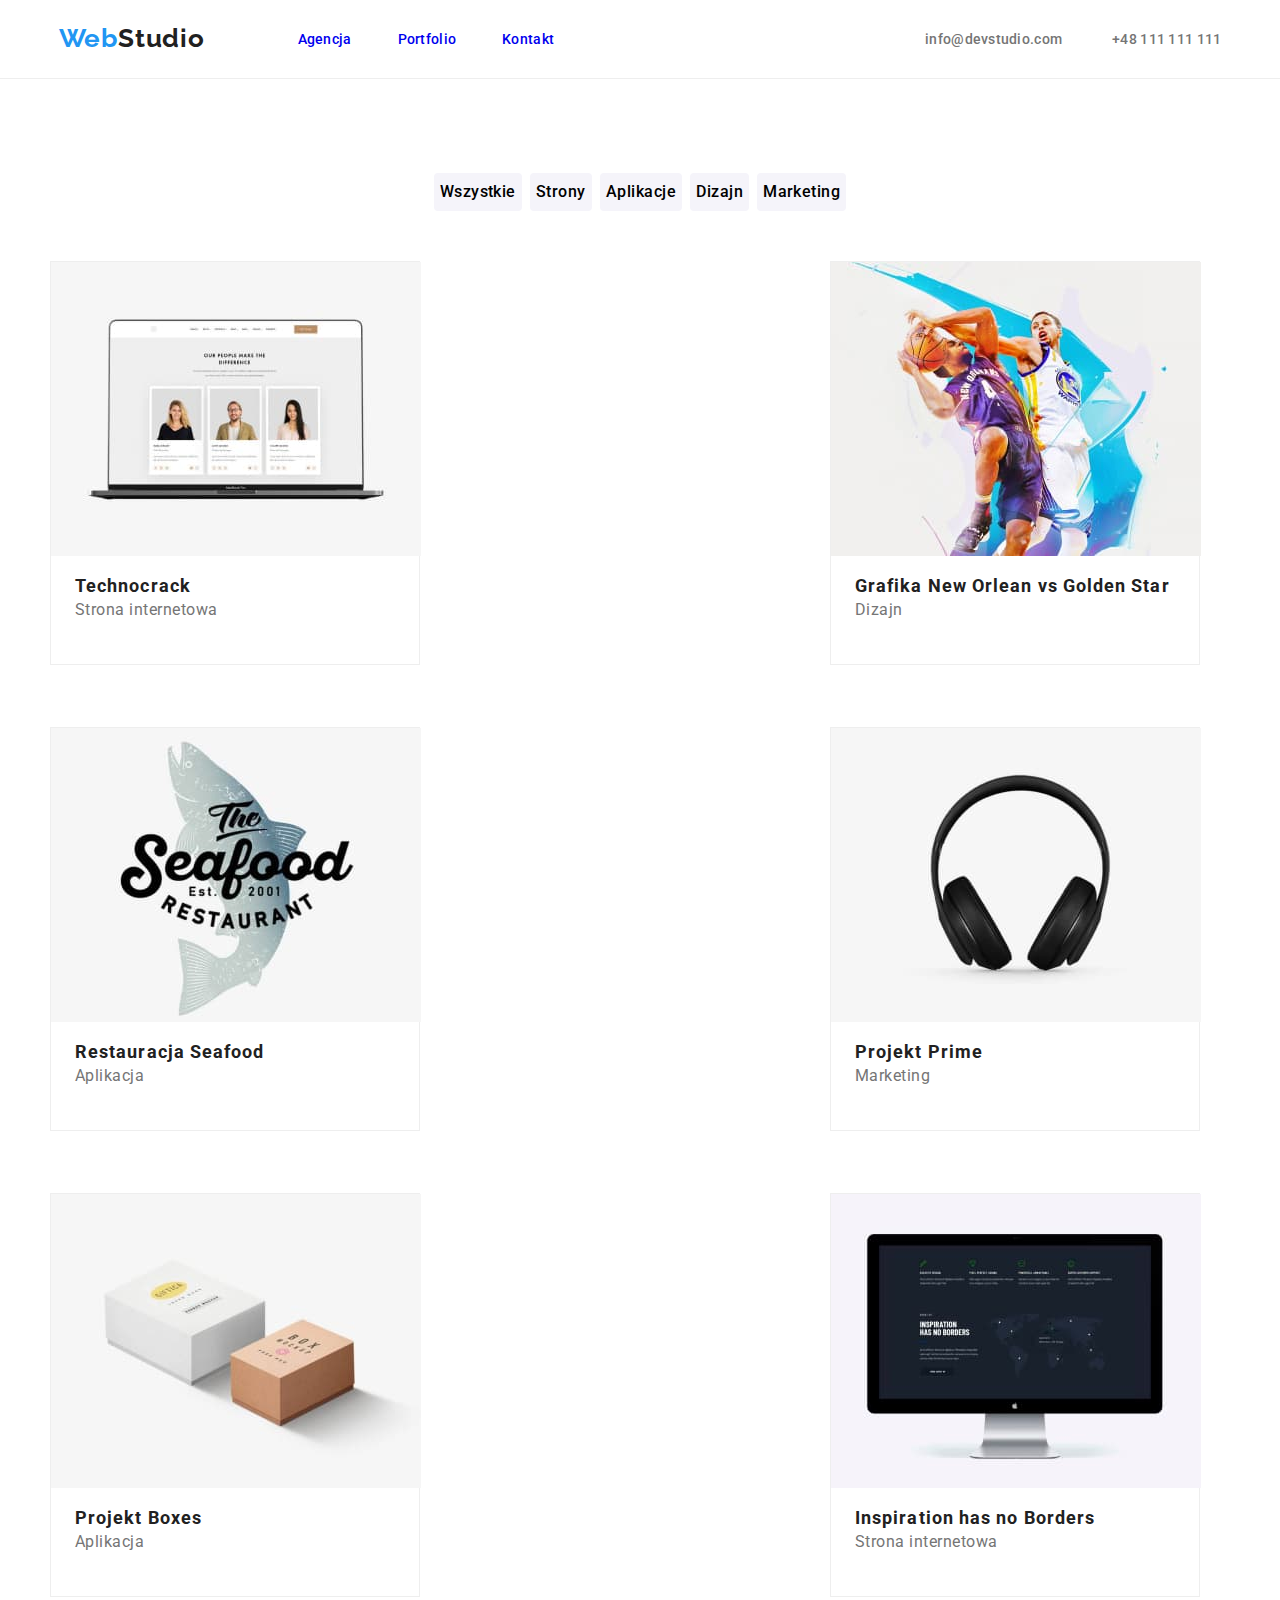
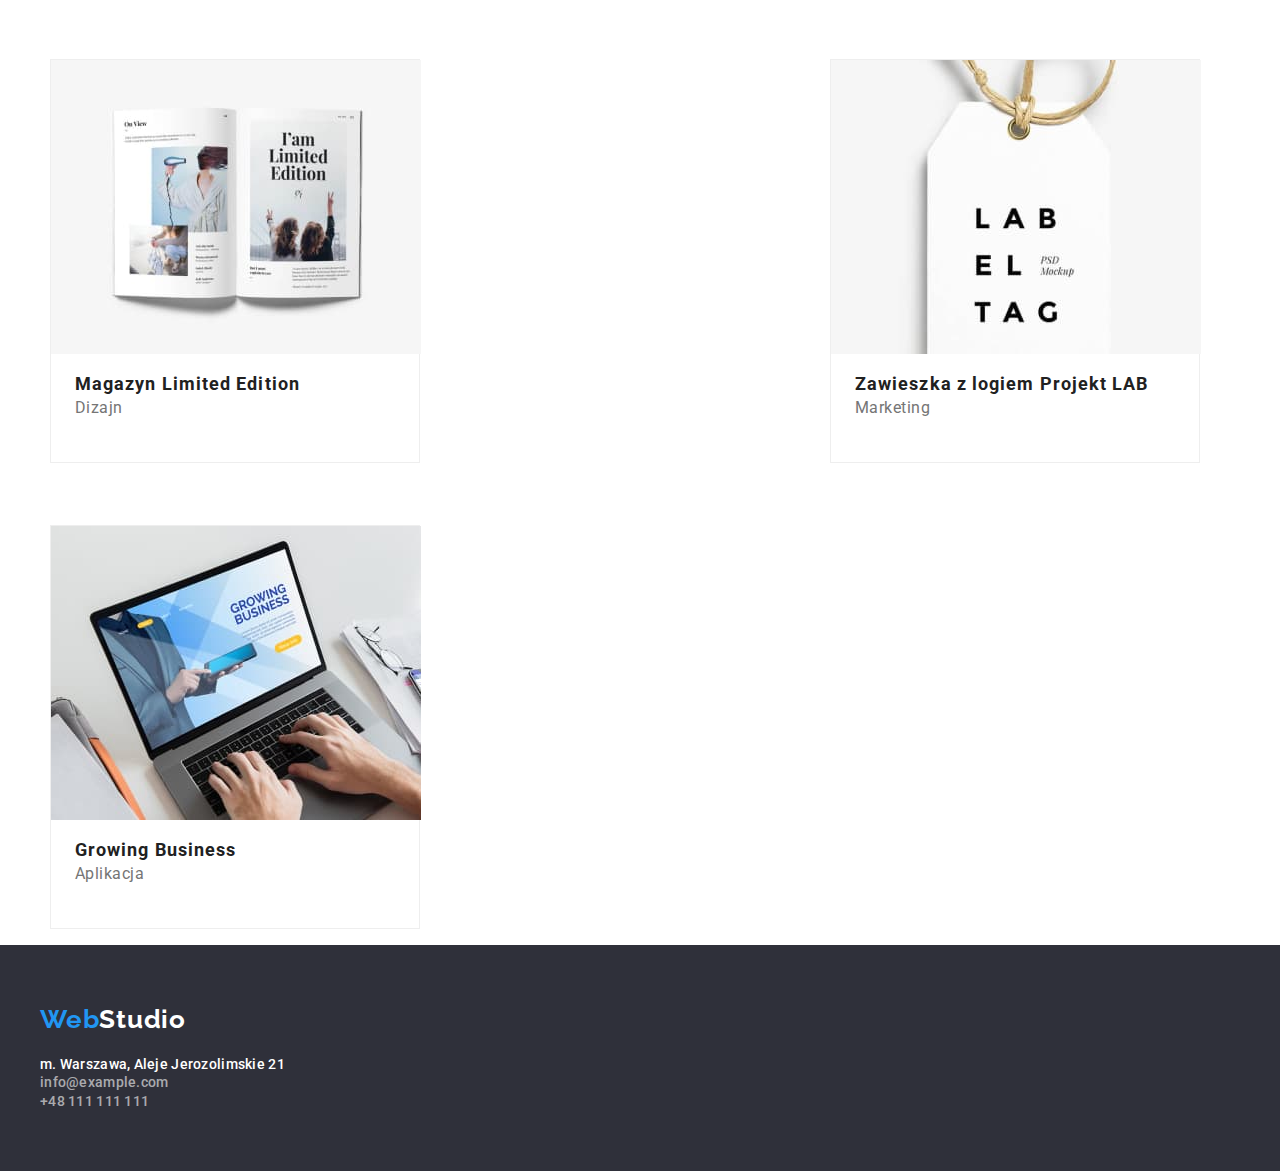
==== portfolio.html @ b7b473c3 "z" ====
<!DOCTYPE html>
<html lang="en">
<head>
    <meta charset="UTF-8">
    <meta http-equiv="X-UA-Compatible" content="IE=edge">
    <meta name="viewport" content="width=device-width, initial-scale=1.0">
    <title>Studio</title>
    <link rel="stylesheet" href="https://cdnjs.cloudflare.com/ajax/libs/modern-normalize/1.0.0/modern-normalize.min.css">
    <link rel="stylesheet" href="css/styles.css">
    <link rel="preconnect" href="https://fonts.googleapis.com">
    <link rel="preconnect" href="https://fonts.gstatic.com" crossorigin>
    <link href="https://fonts.googleapis.com/css2?family=Raleway:wght@700&family=Roboto:wght@400;500;700;900&display=swap" rel="stylesheet">
</head>
<body>
    <header class="head">
        <div class="container">
            <div class="logo">
                <a class="logo-black" href="index.html"><span class="logo-blue">Web</span>Studio</a>
            </div>
            <nav class="navigation">
                <ul class="navigation-list">
                    <li class="navigation-list-item"><a class="navigation-list-item-link" href="index.html">Agencja</a></li>
                    <li class="navigation-list-item"><a class="navigation-list-item-link" href="portfolio.html">Portfolio</a></li>
                    <li class="navigation-list-item"><a class="navigation-list-item-link" href="#">Kontakt</a></li>
                </ul>
            </nav>
            <div class="head-adress">
                <a class="head-adress-link" href="mailto:info@devstudio.com">info@devstudio.com</a>
                <a class="head-adress-link" href="tel:+48111111111">+48 111 111 111</a>
            </div>
        </div>
    </header>
    <main>
    <main>
<!--division:Buttons-->
        <section class="menu-buttons">
            <div class="container">
                <ul class="menu-buttons-list">
                    <li class="menu-buttons-list-item"><button class="button-portfolio" type="button">Wszystkie</button></li>
                    <li class="menu-buttons-list-item"><button class="button-portfolio" type="button">Strony</button></li>
                    <li class="menu-buttons-list-item"><button class="button-portfolio" type="button">Aplikacje</button></li>
                    <li class="menu-buttons-list-item"><button class="button-portfolio" type="button">Dizajn</button></li>
                    <li class="menu-buttons-list-item"><button class="button-portfolio" type="button">Marketing</button></li>
                </ul>
            </div>
        </section>
<!--division:Portfolio-->
            <div class="container">
                <ul class="portfolio-list">
                    <li class="portfolio-list-item">
                        <figure class="portfolio-list-item-tab">
                            <img class="portfolio-photo" src="images/img1computer.jpg" alt="Strona internetowa Technocrack" width='370' height='294'>
                            <figcaption>
                                <p class="portfolio-example">Technocrack</p>    
                                <p class="portfolio-description">Strona internetowa</p>
                            </figcaption>
                        </figure>
                    </li>
                    <li class="portfolio-list-item">
                        <figure class="portfolio-list-item-tab">
                            <img class="portfolio-photo" src="images/img2sport.jpg" alt="Grafika New Orlean vs Golden Star" width='370' height='294'>
                            <figcaption>
                                <p class="portfolio-example">Grafika New Orlean vs Golden Star</p>
                                <p class="portfolio-description">Dizajn</p>
                            </figcaption>
                        </figure>
                    </li>
                    <li class="portfolio-list-item">
                        <figure class="portfolio-list-item-tab">
                            <img class="portfolio-photo" src="images/img3fish.jpg" alt="Logo Restauracji Seafood" width='370' height='294'>
                            <figcaption>
                                <p class="portfolio-example">Restauracja Seafood</p>
                                <p class="portfolio-description">Aplikacja</p>
                        </figcaption>
                        </figure>
                    </li>
                    <li class="portfolio-list-item">
                        <figure class="portfolio-list-item-tab">
                            <img class="portfolio-photo" src="images/img4headphone.jpg" alt="Słuchwki - Projekt Prime" width='370' height='294'>
                            <figcaption>
                                <p class="portfolio-example">Projekt Prime</p>
                                <p class="portfolio-description">Marketing</p>
                            </figcaption>
                        </figure>
                    </li>
                    <li class="portfolio-list-item">
                        <figure class="portfolio-list-item-tab">
                            <img class="portfolio-photo" src="images/img5boxes.jpg" alt="Pudełka - Projekt Boxes" width='370' height='294'>
                            <figcaption>
                                <p class="portfolio-example" >Projekt Boxes</p>
                                <p class="portfolio-description">Aplikacja</p>
                            </figcaption>
                        </figure>
                    </li>
                    <li class="portfolio-list-item">
                        <figure class="portfolio-list-item-tab">
                            <img class="portfolio-photo" src="images/img6monitor.jpg" alt=">Na ekranie monitora strona Projektu Inspiration has no Borders" width='370' height='294'>
                            <figcaption>
                                <p class="portfolio-example">Inspiration has no Borders</p>
                                <p class="portfolio-description">Strona internetowa</p>
                            </figcaption>
                        </figure>
                    </li>
                    <li class="portfolio-list-item">
                        <figure class="portfolio-list-item-tab">
                            <img class="portfolio-photo" src="images/img7book.jpg" alt="Otwarty magazyn Limited Edition" width='370' height='294'>
                            <figcaption>
                            <p class="portfolio-example">Magazyn Limited Edition</p>
                            <p class="portfolio-description">Dizajn</p>
                        </figcaption>
                    </figure>
                </li>
                <li class="portfolio-list-item">
                    <figure class="portfolio-list-item-tab">
                        <img class="portfolio-photo" src="images/img8label.jpg" alt="Zawieszka z logiem Projekt LAB" width='370' height='294'>
                        <figcaption>
                            <p class="portfolio-example">Zawieszka z logiem Projekt LAB</p>
                            <p class="portfolio-description">Marketing</p>
                        </figcaption>
                    </figure>
                </li>
                <li class="portfolio-list-item">
                    <figure class="portfolio-list-item-tab">
                        <img class="portfolio-photo" src="images/img9computer2.jpg" alt="Logotyp Growing Business na ekranie monitora" width='370' height='294'>
                        <figcaption>
                            <p class="portfolio-example">Growing Business</p>
                            <p class="portfolio-description">Aplikacja</p>
                        </figcaption>
                    </figure>
                </li>
            </ul>
        </div>
    </main>
    <!--FOOTER-->
    <footer class="foot">
        <div class="container">
            <section>
                <div class="logo-foot">
                    <a class="logo-white" href="index.html"><span class="logo-blue">Web</span>Studio</a>
                </div>
                <address>
                    <ul class="foot-list">
                        <li><a class="foot-adress" href="https://goo.gl/maps/iG8N9iNhBNZRM3RP8">m. Warszawa, Aleje Jerozolimskie 21</a></li>
                        <li><a class="foot-mail" href="mailto:info@example.com">info@example.com</a></li>
                        <li><a class="foot-phone-number" href="tel:+48111111111">+48 111 111 111</a></li>
                    </ul>
                </address>
            </section>
        </div>
    </footer>
</html>
---- css/styles.css ----
:root {
  --main-font: "Roboto", sans-serif;
  --secondary-font: "Raleway", sans-serif;
  --main-color: #212121;
  --secondary-color: #2196f3;
  --white-color: #ffffff;
  --grey-color: #757575;
  --background-color: #2f303a;
  --second-background-color: #F5F4FA;
  --footer-color: rgba(255, 255, 255, 0.6);
  --button-background-color: #f5f4fa;
  --main-button-box-shadow: 0px 4px 4px rgba(0, 0, 0, 0.15);
  --menu-button-box-shadow: 0px 3px 1px rgba(0, 0, 0, 0.1),
    0px 1px 2px rgba(0, 0, 0, 0.08),
    0px 2px 2px rgba(0, 0, 0, 0.12);
  --white-border-color: #eeeeee;
  --caption-shadow: rgba(0, 0, 0, 0.12),
    0px 1px 1px rgba(0, 0, 0, 0.14),
    0px 2px 1px rgba(0, 0, 0, 0.2);
}
body {
  font-family: var(--main-font);
  color: var(--main-color);
  font-style: normal;
}
h1,
h2,
h3,
h4,
h5,
h6 {
  margin: 0;
  padding: 0;
}

ul {
  padding: 0;
  margin: 0;
}

p {
  padding: 0;
  margin: 0;
}

img {
  display: block;
}
.container {
  width: 1200px;
  margin: 0 auto;
  align-items: center;
  justify-content: center
}
/*=====HEADER=====*/

.head {
  border-bottom: 1px solid var(--white-border-color)
}

.head .container{
  display: flex;
  align-items: center;
  
  margin-left:auto;
}
.logo {
  margin-right: 93px;
  padding-top: 24px;
  padding-bottom: 24px;  
 }
.logo-black {
  font-family: var(--secondary-font);
  font-weight: 700;
  font-size: 26px;
  line-height: 1,192;
  letter-spacing: 0.03em;
  text-decoration: none;
  color: var(--main-color);
}
.logo-blue {
  font-family: var(--secondary-font);
  font-weight: 700;
  font-size: 26px;
  line-height: 1,192;
  letter-spacing: 0.03em;
  text-decoration: none;
  color: var(--secondary-color);
}
.navigation {
  display: flex;
}
.navigation-list {
  list-style-type: none;
  text-decoration: none;
  display: flex;
  color: var(--main-color);
  }
.navigation-list .navigation-list-item:not(:last-child) {
  margin-right: 46px;
}
.navigation-list-item-link {
  font-weight: 500;
  font-size: 14px;
  line-height: 1,142;
  letter-spacing: 0.02em;
  text-decoration: none;
}
.navigation-list-item-link:hover,
.navigation-list-item-link:focus,
.navigation-list-item-link:active {
  color: var(--secondary-color);
  text-decoration: none;
}
.head-adress{
  display: flex;
  padding-left: 371px;
  align-items: center;
  }
.head-adress .head-adress-link:not(:last-child) {
  margin-right: 50px;
}
.head-adress-link {
  font-weight: 500;
  font-size: 14px;
  line-height: 1,142;
  letter-spacing: 0.02em;
  text-decoration: none;
  color: var(--grey-color);
}
.head-adress-link:hover,
.head-adress-link:focus,
.head-adress-link:active {
  color: var(--secondary-color);
}

/*====H2 to section=====*/

.heading-second-level {
  font-weight: 700;
  font-size: 36px;
  line-height: 1.143;
  padding-top: 94px;
  padding-bottom: 50px;
  list-style-type: none;
  text-decoration: none;
  padding-top: 94px;
  
}
/*=====section:EFEKTYWNE ROZWIĄZANIA DLA WASZEGO BIZNESU=======*/

.hero {
  background-color: var(--background-color);
  display: flex;
  padding-top: 200px;
  padding-bottom: 200px;
}
.hero .hero-content-title {
  width: 696px;
  text-align: center;
  margin-left: auto;
  margin-right: auto;
}
.hero-content {
  text-decoration: none;
  }
.hero-content-title {
  font-weight: 900;
  font-size: 44px;
  line-height: 1.363;
   letter-spacing: 0.06em;
  text-decoration: none;
  text-transform: uppercase;
  color: var(--white-color);
  
  padding-bottom: 30px; 
}
.hero-content-button {
  font-weight: 700;
  font-size: 16px;
  line-height: 1,181;
  width: 200px;
  height: 50px;
  color: var(--white-color);
  background-color: var(--secondary-color);
  box-shadow: var(--main-button-box-shadow);
  border-radius: 4px;
  border-style: none;
  cursor: pointer;
  align-items: center;
  text-align: center;
  display: block;
  letter-spacing: 0.06em;
  margin-right:auto;
    margin-left:auto;
  }

/*======division:paragraphs=======*/

.paragraphs {
  padding-top: 94px;
 }
.paragraphs-list {
  list-style-type: none;
  text-decoration: none;
  display: flex;
  justify-content: space-evenly;
}
.paragraphs-list .paragraphs-list-item:not(:last-child) {
  margin-right: 30px;
}
.paragraphs-list-item-title {
  font-weight: 700;
  font-size: 14px;
  line-height: 1.143;
  text-transform: uppercase;
  letter-spacing: 0.03em;
}
.paragraphs-list-item-content {
  font-size: 14px;
  line-height: 1.714;
  text-transform: none;
  letter-spacing: 0.03em;
  color: var(--grey-color);
}
/*======section:Czym się zajmujemy=======*/

.about-us-heading-second-level {
  font-weight: 700;
  font-size: 36px;
  line-height: 1.143;
  padding-top: 94px;
  padding-bottom: 50px;
  margin: 0 auto;
  list-style-type: none;
  text-decoration: none;
  padding-top: 94px;
  padding-left: 424px;
}
.about-us-title {
  font-weight: 700;
  font-size: 36px;
  line-height: 1.16;
  list-style-type: none;
  text-decoration: none;
  align-items: center;
  padding-bottom:  50px;
}
.about-us-list {
  display: flex;
  list-style-type: none;
  padding-bottom: 94px;
  }
.about-us-list .about-us-list-item:not(:last-child) {
  margin-right: 30px;
  }

/*======section: Nasz zespół=======*/

.team {
  background-color: var(--second-background-color);
}
.team-heading-second-level {
  font-weight: 700;
  font-size: 36px;
  line-height: 1.143;
  padding-top: 94px;
  padding-bottom: 50px;
  margin: 0 auto;
  list-style-type: none;
  text-decoration: none;
  padding-top: 94px;
  padding-left: 496px;
}
.team-list {
  display: flex;
  justify-content: center;
  margin-left: -30px;
  list-style: none;
}
.team-list-caption{
  width: 270px;
  border-radius: 0px 0px 4px 4px;
  box-shadow: 0px 1px 3px var(--caption-shadow);
  background: var(--white-color);
  margin-bottom: 94px;
  }
  .team-list-item:not(:last-child) {
  margin-right: 30px;
}
.team-list-name {
  font-weight: 500;
  font-size: 16px;
  line-height: 1,188;
  letter-spacing: 0.03em;
  text-align: center;
  margin:0;
  padding-top:30px;
  padding-bottom: 10px;
}
.team-list-position {
  font-size: 16px;
  line-height: 1,188;
  letter-spacing: 0.03em;
  color: var(--grey-color);
  text-align: center;
  margin:0;
  padding-bottom:30px;
  
}

/*=======footer=====================*/

.foot {
  background-color: var(--background-color);
  font-style: normal;
}
.logo-foot{
  padding-top: 60px;
}
.logo-white {
  font-family: var(--secondary-font);
  font-weight: 700;
  font-size: 26px;
  line-height: 1,192;
  letter-spacing: 0.03em;
  text-decoration: none;
  color: var(--white-color);
}
.foot-list {
  list-style-type: none;
  padding-top: 20px;
  padding-bottom: 60px;

  display: flex;
  flex-direction: column;
}
.foot-adress {
  font-weight: 500;
  font-size: 14px;
  line-height: 1.333;
  letter-spacing: 0.02em;
  text-decoration: none;
  font-style: normal;
  color: var(--white-color);
}
.foot-adress:hover,
.foot-adress:focus,
.foot-adress:active {
  color: var(--secondary-color);
}
.foot-mail {
  font-weight: 500;
  font-size: 14px;
  line-height: 1.333;
  letter-spacing: 0.02em;
  text-decoration: none;
  font-style: normal;
  color: var(--footer-color);
}
.foot-mail:hover,
.foot-mail:focus,
.foot-mail:active {
  color: var(--secondary-color);
}
.foot-phone-number {
  font-weight: 500;
  font-size: 14px;
  line-height: 1.333;
  letter-spacing: 0.02em;
  text-decoration: none;
  font-style: normal;
  color: var(--footer-color);
}
.foot-phone-number:hover,
.foot-phone-number:focus,
.foot-phone-number:active {
  color: var(--secondary-color);
}

/*=========Portfolio buttons==========*/

.menu-buttons-list {
  list-style: none;
  display: flex;
  justify-content: center;
  padding-top: 94px;
  padding-bottom: 34px;
}
.menu-buttons-list-item:not(:last-child) {
  margin-right: 8px;
}
.button-portfolio {
  font-weight: 500;
  font-style: normal;
  font-size: 16px;
  line-height: 1.625;
  letter-spacing: 0.03em;
  width: auto;
  height: 38px;
  border-style: none;
  background-color: var(--button-background-color);
  border-radius: 4px;
  cursor: pointer;
}
.button-portfolio:hover,
.button-portfolio:focus {
  background-color: var(--secondary-color);
  box-shadow: var(--button-box-shadow);
  color: var(--white-color);
  cursor: pointer;
}
.menu-buttons-list:not(:last-child) {
  margin-right: 8px;
}

/*======divison portfolio====*/


.portfolio-list {
  list-style: none;
  font-style: normal;
  display: flex;
  flex-wrap: wrap;
  margin-top: -30px;
  margin-left: -30px;
  justify-content: space-between;
 }
.portfolio-list-item{
  margin-top: 30px; 
  flex-basis: calc(100%/3 - 10px);
}
.portfolio-list-item-tab {
  width: 370px;
  height: 404px;
  color: var(--main-color);
  border: 1px solid var(--white-border-color);
  box-sizing: border-box;
 }
.portfolio-example {
  font-weight: 700;
  font-size: 18px;
  line-height: 2,000;
  letter-spacing: 0.06em;
  padding-top: 20px;
  padding-left: 24px;
}
.portfolio-description {
  font-size: 16px;
  line-height: 1,875;
  letter-spacing: 0.03em;
  color: var(--grey-color);
  text-align: left;
  padding-top: 4px;
  padding-left: 24px;
}
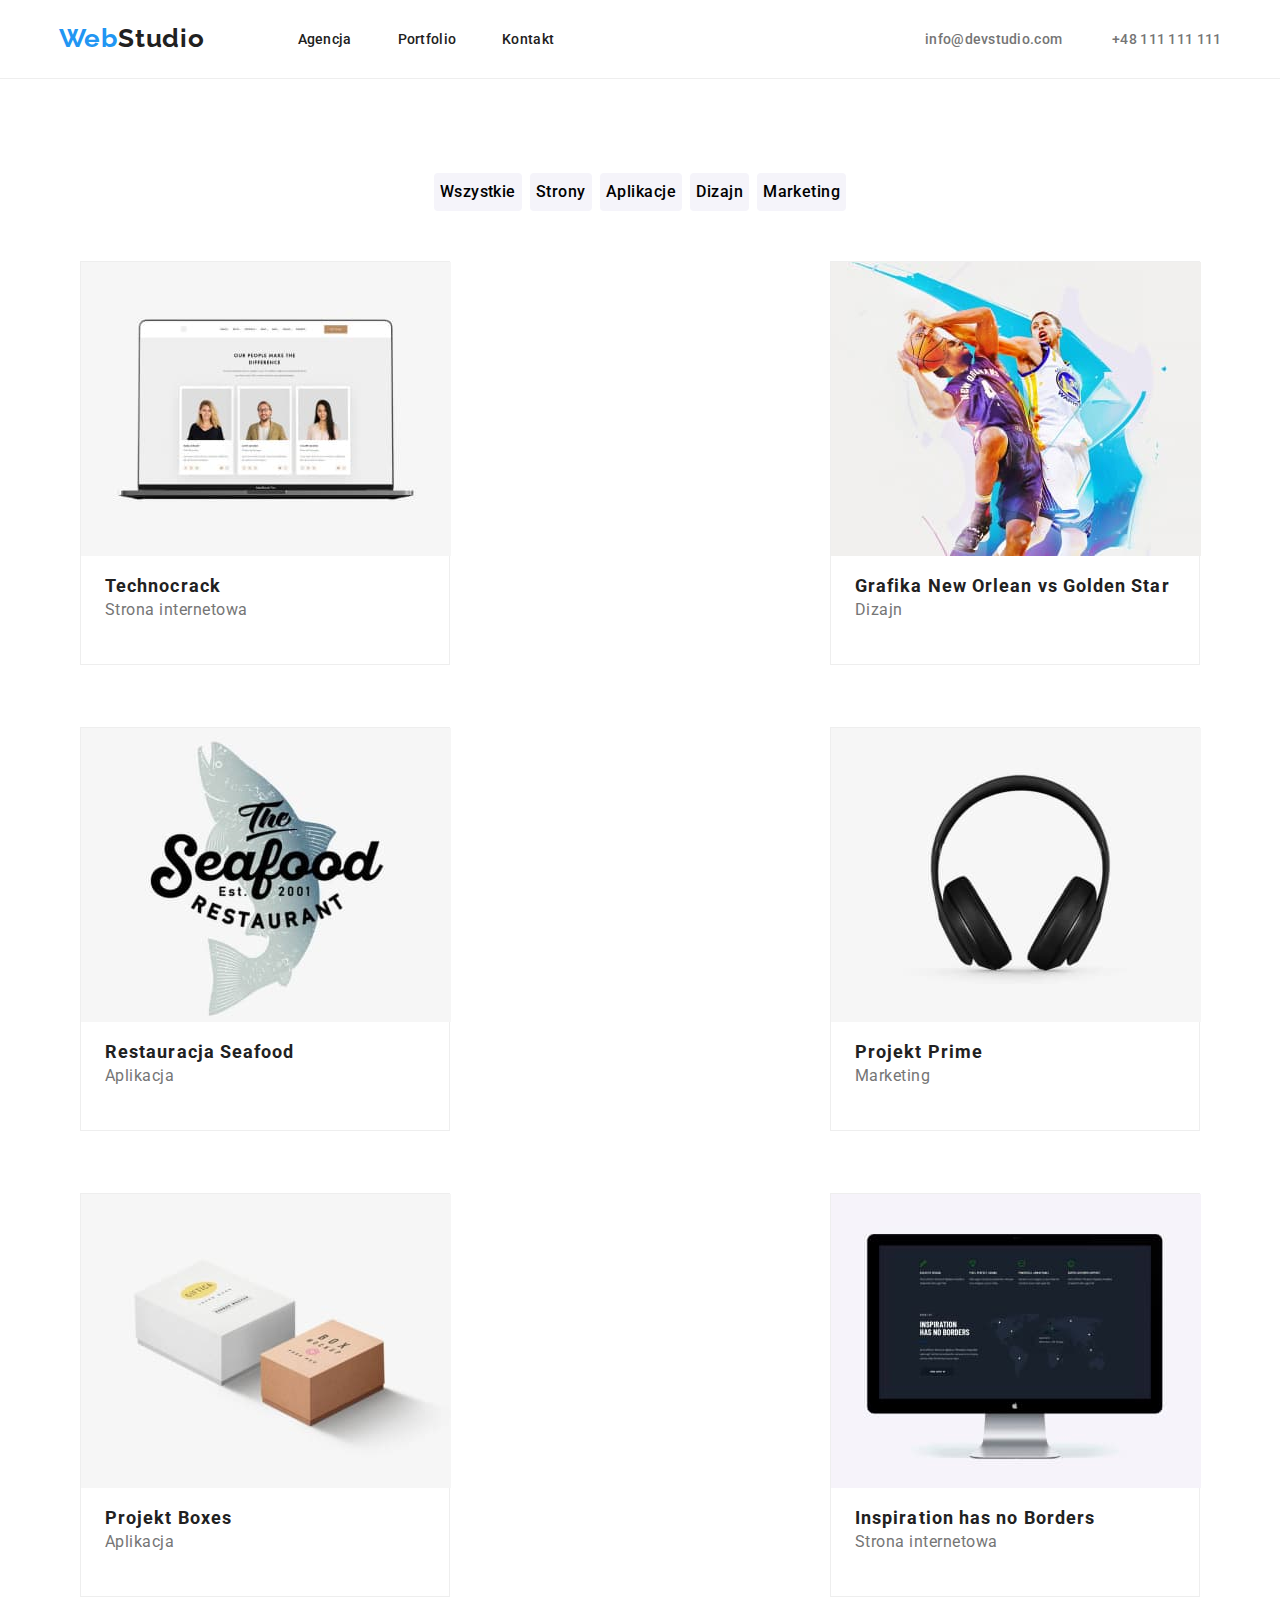
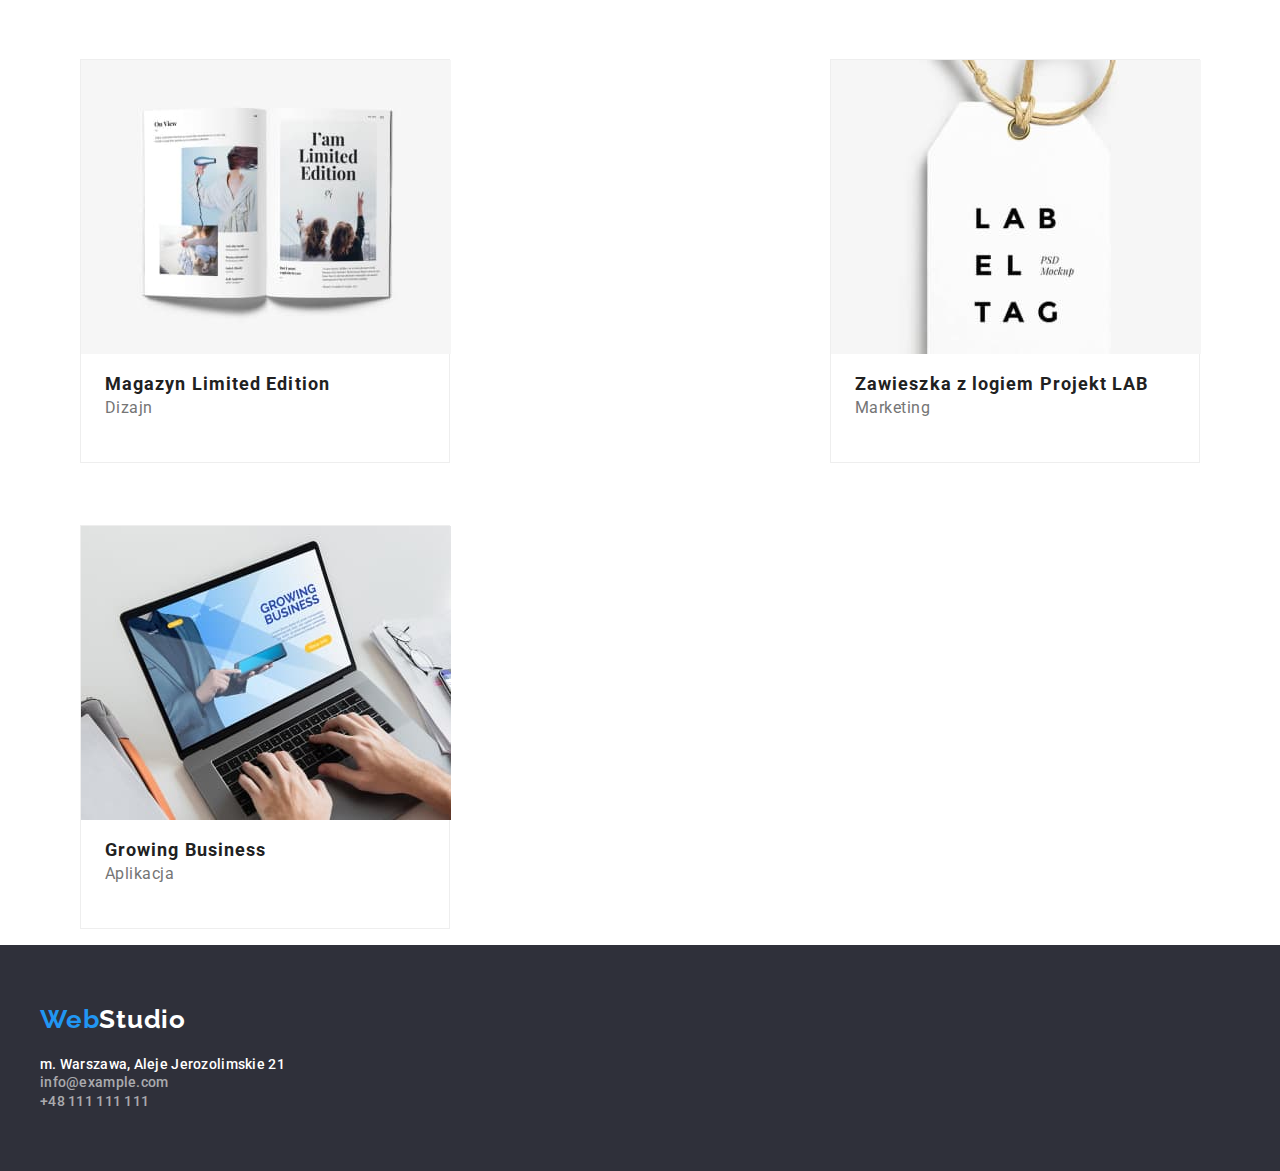
==== commit eae82597: "z" ====
--- a/portfolio.html
+++ b/portfolio.html
@@ -30,7 +30,6 @@
             </div>
         </div>
     </header>
-    <main>
     <main>
 <!--division:Buttons-->
         <section class="menu-buttons">
--- a/css/styles.css
+++ b/css/styles.css
@@ -89,12 +89,12 @@
 }
 .navigation {
   display: flex;
+
 }
 .navigation-list {
   list-style-type: none;
   text-decoration: none;
   display: flex;
-  color: var(--main-color);
   }
 .navigation-list .navigation-list-item:not(:last-child) {
   margin-right: 46px;
@@ -104,7 +104,8 @@
   font-size: 14px;
   line-height: 1,142;
   letter-spacing: 0.02em;
-  text-decoration: none;
+  text-decoration: none;  
+  color: var(--main-color);
 }
 .navigation-list-item-link:hover,
 .navigation-list-item-link:focus,
@@ -423,10 +424,10 @@
   display: flex;
   flex-wrap: wrap;
   margin-top: -30px;
-  margin-left: -30px;
   justify-content: space-between;
+
  }
-.portfolio-list-item{
+.portfolio-list .portfolio-list-item{
   margin-top: 30px; 
   flex-basis: calc(100%/3 - 10px);
 }
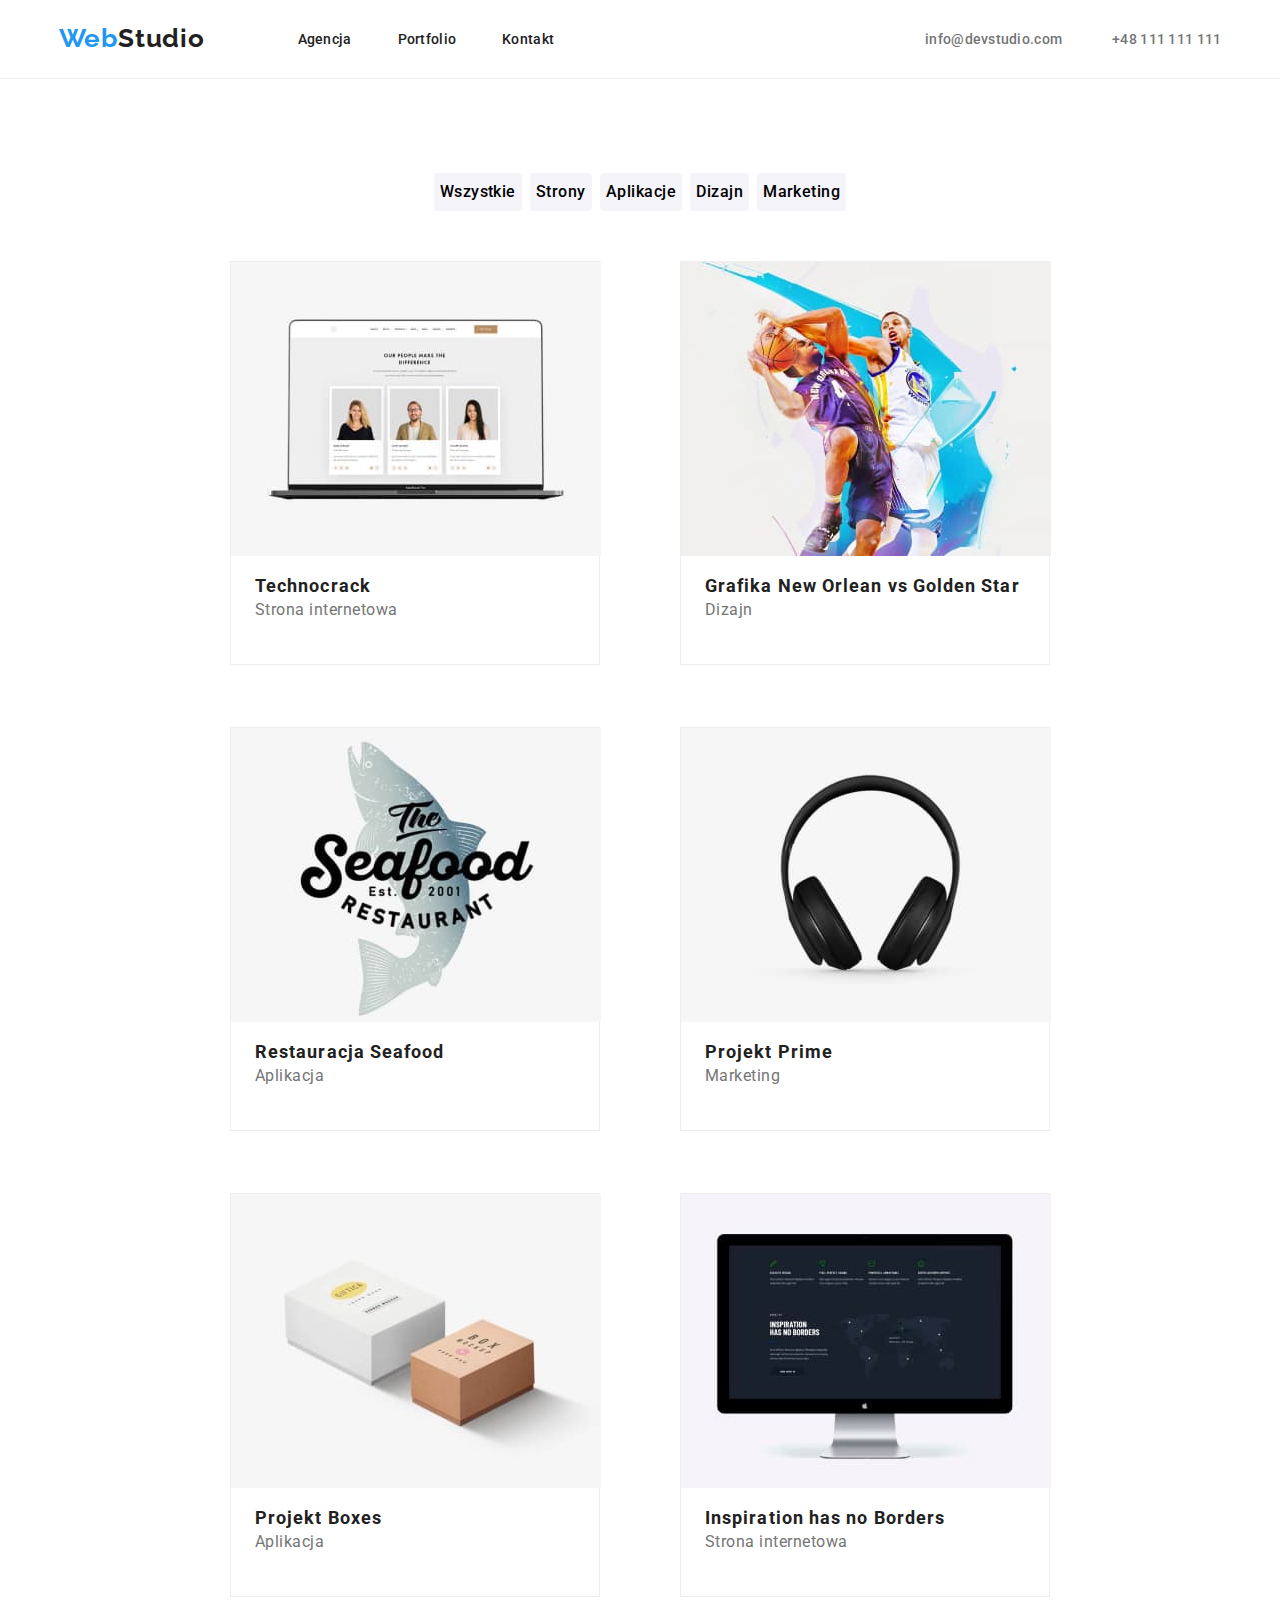
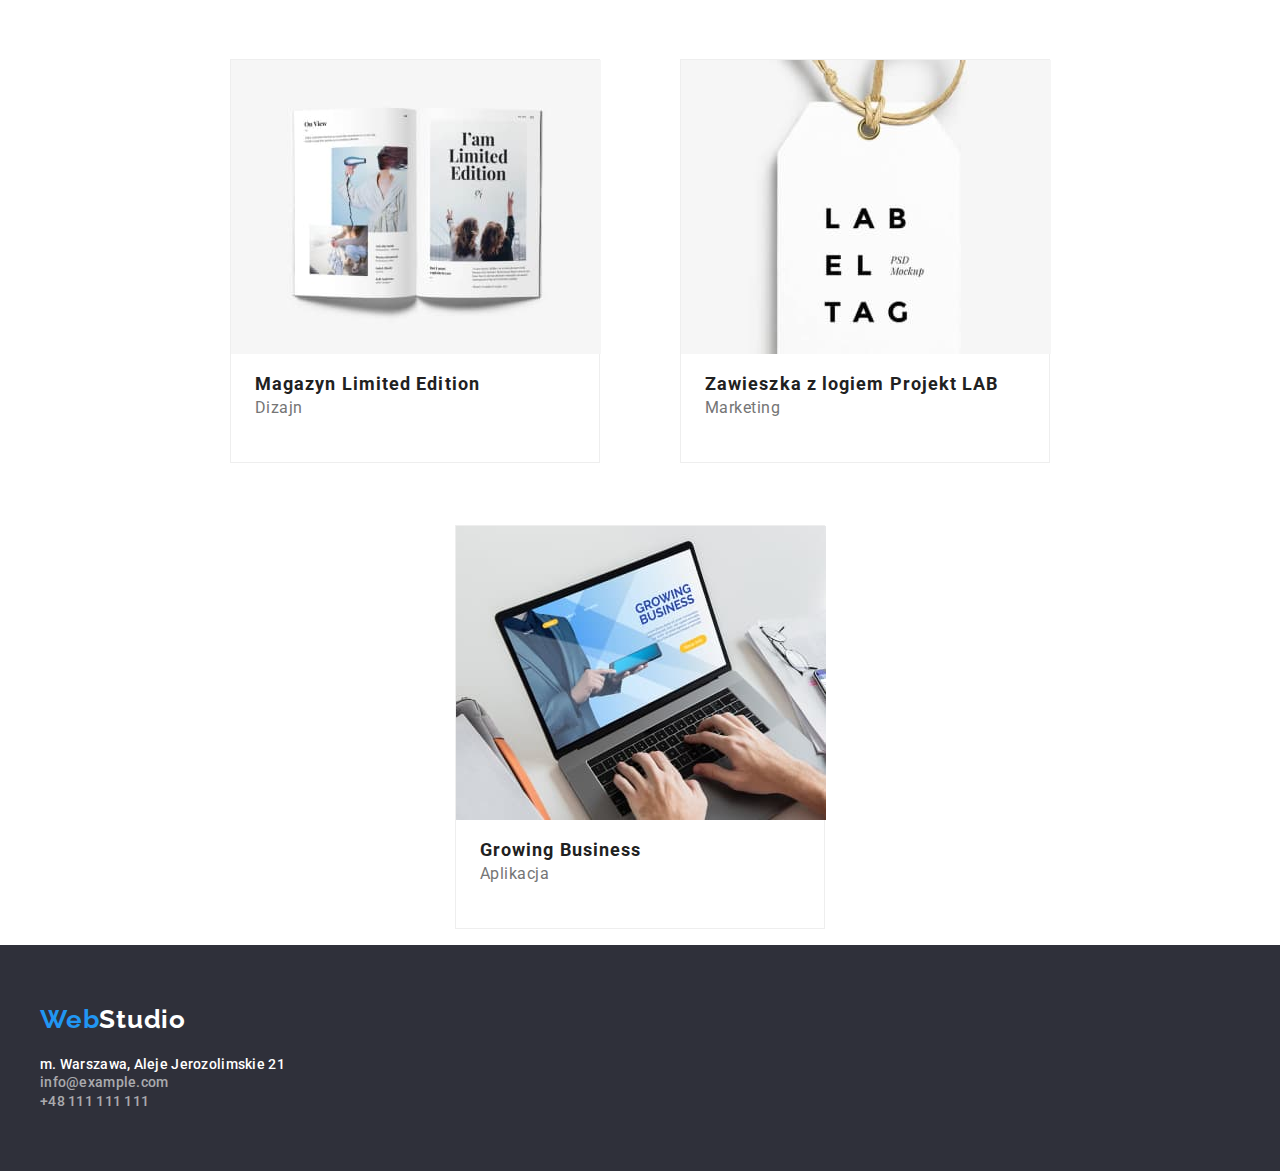
==== commit fb97d956: "z" ====
--- a/portfolio.html
+++ b/portfolio.html
@@ -31,6 +31,7 @@
         </div>
     </header>
     <main>
+    <main>
 <!--division:Buttons-->
         <section class="menu-buttons">
             <div class="container">
@@ -44,6 +45,7 @@
             </div>
         </section>
 <!--division:Portfolio-->
+        <section>   
             <div class="container">
                 <ul class="portfolio-list">
                     <li class="portfolio-list-item">
@@ -70,7 +72,7 @@
                             <figcaption>
                                 <p class="portfolio-example">Restauracja Seafood</p>
                                 <p class="portfolio-description">Aplikacja</p>
-                        </figcaption>
+                            </figcaption>
                         </figure>
                     </li>
                     <li class="portfolio-list-item">
@@ -79,7 +81,7 @@
                             <figcaption>
                                 <p class="portfolio-example">Projekt Prime</p>
                                 <p class="portfolio-description">Marketing</p>
-                            </figcaption>
+                                </figcaption>
                         </figure>
                     </li>
                     <li class="portfolio-list-item">
@@ -104,31 +106,32 @@
                         <figure class="portfolio-list-item-tab">
                             <img class="portfolio-photo" src="images/img7book.jpg" alt="Otwarty magazyn Limited Edition" width='370' height='294'>
                             <figcaption>
-                            <p class="portfolio-example">Magazyn Limited Edition</p>
-                            <p class="portfolio-description">Dizajn</p>
-                        </figcaption>
-                    </figure>
-                </li>
-                <li class="portfolio-list-item">
-                    <figure class="portfolio-list-item-tab">
-                        <img class="portfolio-photo" src="images/img8label.jpg" alt="Zawieszka z logiem Projekt LAB" width='370' height='294'>
-                        <figcaption>
-                            <p class="portfolio-example">Zawieszka z logiem Projekt LAB</p>
-                            <p class="portfolio-description">Marketing</p>
-                        </figcaption>
-                    </figure>
-                </li>
-                <li class="portfolio-list-item">
-                    <figure class="portfolio-list-item-tab">
-                        <img class="portfolio-photo" src="images/img9computer2.jpg" alt="Logotyp Growing Business na ekranie monitora" width='370' height='294'>
-                        <figcaption>
-                            <p class="portfolio-example">Growing Business</p>
-                            <p class="portfolio-description">Aplikacja</p>
-                        </figcaption>
-                    </figure>
-                </li>
-            </ul>
-        </div>
+                                <p class="portfolio-example">Magazyn Limited Edition</p>
+                                <p class="portfolio-description">Dizajn</p>
+                            </figcaption>
+                        </figure>
+                    </li>
+                    <li class="portfolio-list-item">
+                        <figure class="portfolio-list-item-tab">
+                            <img class="portfolio-photo" src="images/img8label.jpg" alt="Zawieszka z logiem Projekt LAB" width='370' height='294'>
+                            <figcaption>
+                                <p class="portfolio-example">Zawieszka z logiem Projekt LAB</p>
+                                <p class="portfolio-description">Marketing</p>
+                            </figcaption>
+                        </figure>
+                    </li>
+                    <li class="portfolio-list-item">
+                        <figure class="portfolio-list-item-tab">
+                            <img class="portfolio-photo" src="images/img9computer2.jpg" alt="Logotyp Growing Business na ekranie monitora" width='370' height='294'>
+                            <figcaption>
+                                <p class="portfolio-example">Growing Business</p>
+                                <p class="portfolio-description">Aplikacja</p>
+                            </figcaption>
+                        </figure>
+                    </li>
+                </ul>
+            </div>
+        </section>
     </main>
     <!--FOOTER-->
     <footer class="foot">
--- a/css/styles.css
+++ b/css/styles.css
@@ -89,12 +89,12 @@
 }
 .navigation {
   display: flex;
-
 }
 .navigation-list {
   list-style-type: none;
   text-decoration: none;
   display: flex;
+  color: var(--main-color);
   }
 .navigation-list .navigation-list-item:not(:last-child) {
   margin-right: 46px;
@@ -104,7 +104,7 @@
   font-size: 14px;
   line-height: 1,142;
   letter-spacing: 0.02em;
-  text-decoration: none;  
+  text-decoration: none;
   color: var(--main-color);
 }
 .navigation-list-item-link:hover,
@@ -261,6 +261,11 @@
 .team {
   background-color: var(--second-background-color);
 }
+.team-box {
+  margin-left: -30px;
+  margin-right: -30px;
+
+}
 .team-heading-second-level {
   font-weight: 700;
   font-size: 36px;
@@ -284,10 +289,10 @@
   border-radius: 0px 0px 4px 4px;
   box-shadow: 0px 1px 3px var(--caption-shadow);
   background: var(--white-color);
-  margin-bottom: 94px;
+  margin-bottom: 30px;
   }
   .team-list-item:not(:last-child) {
-  margin-right: 30px;
+  margin-right:10px;
 }
 .team-list-name {
   font-weight: 500;
@@ -411,9 +416,7 @@
   color: var(--white-color);
   cursor: pointer;
 }
-.menu-buttons-list:not(:last-child) {
-  margin-right: 8px;
-}
+
 
 /*======divison portfolio====*/
 
@@ -424,10 +427,9 @@
   display: flex;
   flex-wrap: wrap;
   margin-top: -30px;
-  justify-content: space-between;
-
+  justify-content: center;
  }
-.portfolio-list .portfolio-list-item{
+.portfolio-list-item{
   margin-top: 30px; 
   flex-basis: calc(100%/3 - 10px);
 }
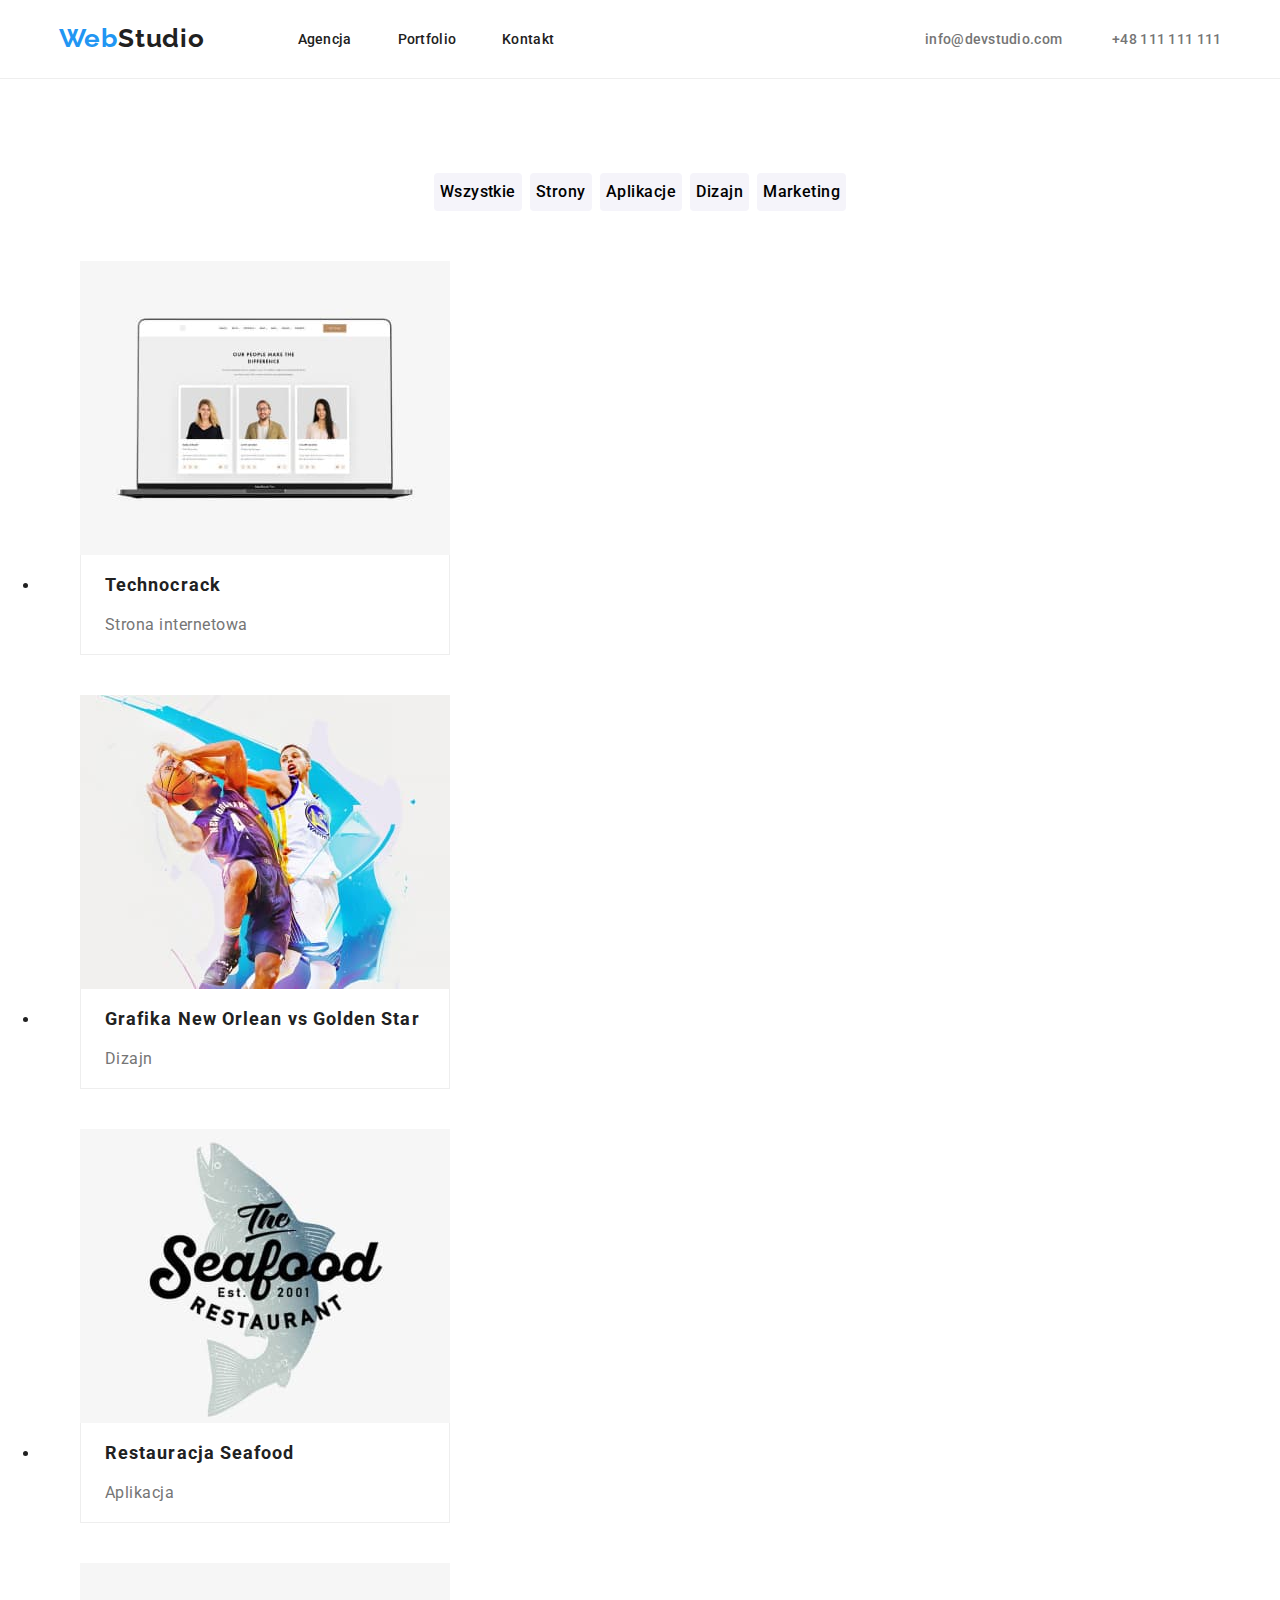
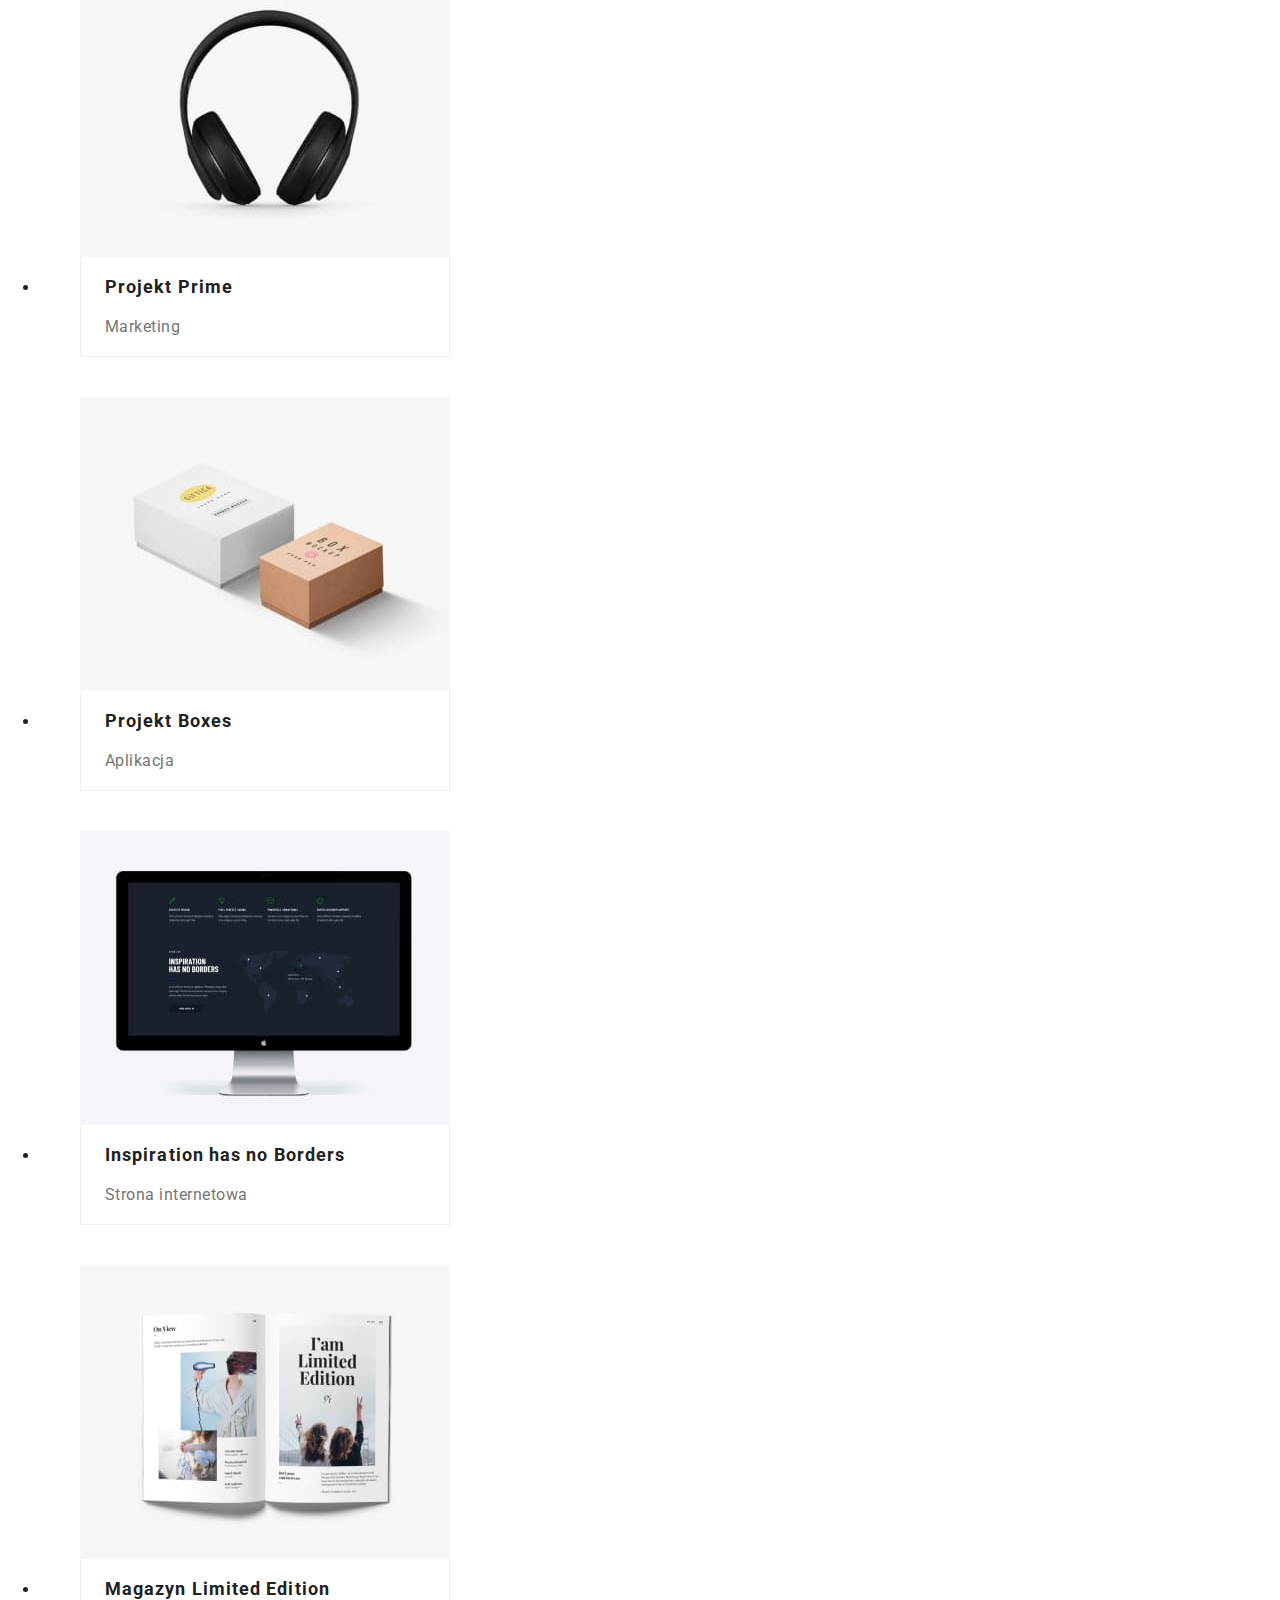
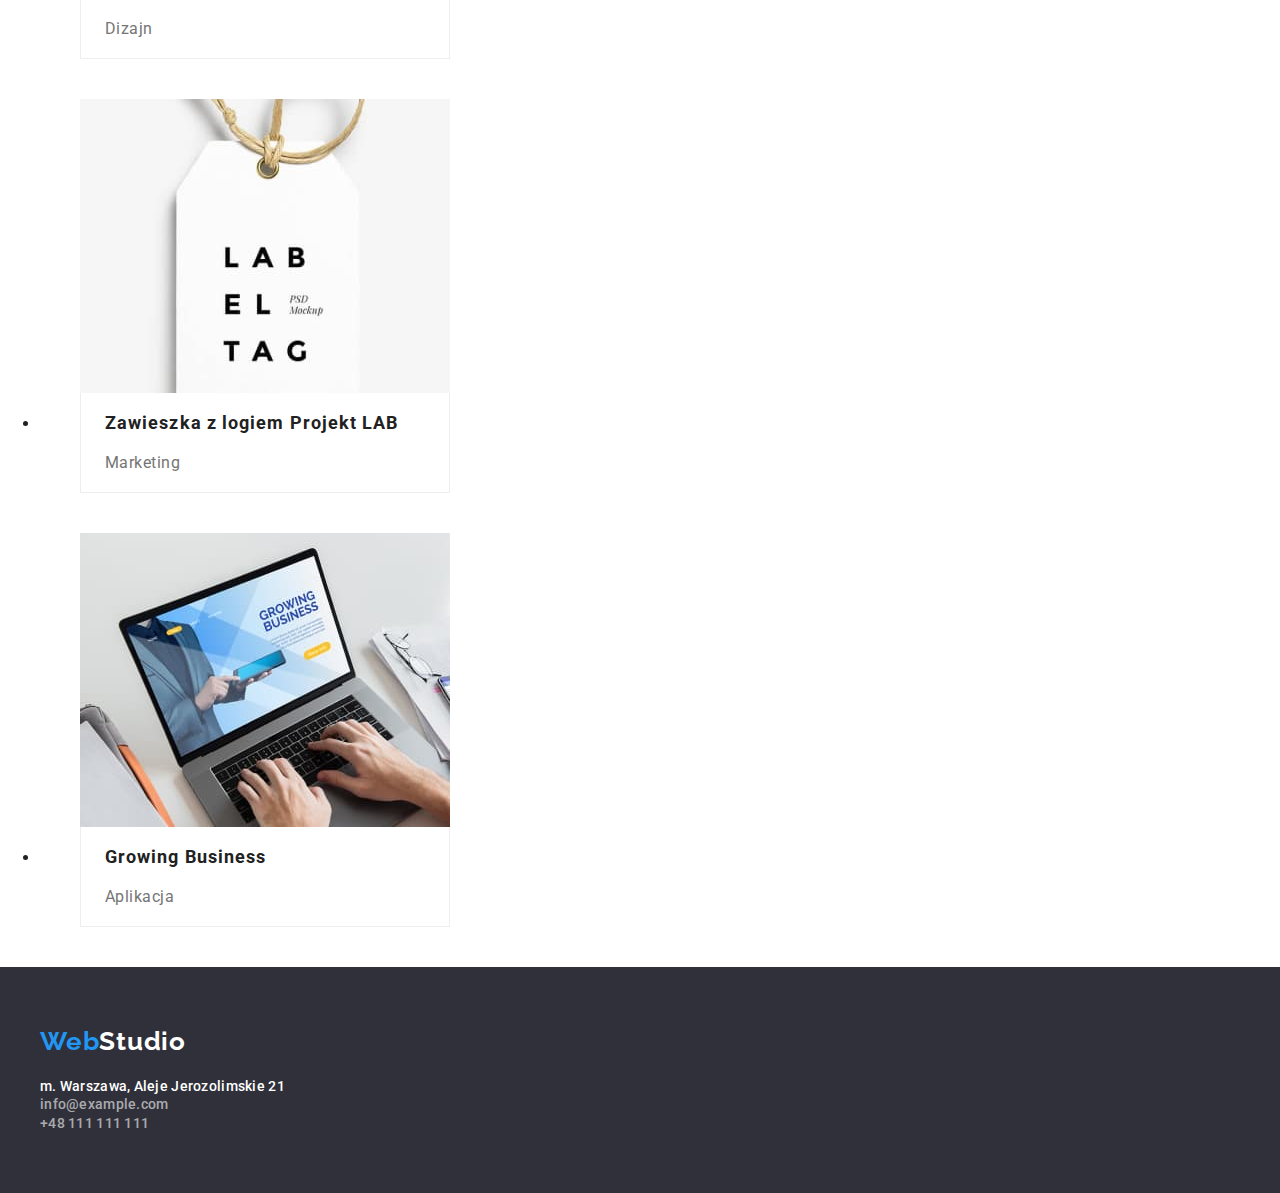
==== commit 7c855fc2: "z" ====
--- a/portfolio.html
+++ b/portfolio.html
@@ -45,13 +45,13 @@
             </div>
         </section>
 <!--division:Portfolio-->
-        <section>   
+        <section class="portfolio">   
             <div class="container">
                 <ul class="portfolio-list">
                     <li class="portfolio-list-item">
                         <figure class="portfolio-list-item-tab">
                             <img class="portfolio-photo" src="images/img1computer.jpg" alt="Strona internetowa Technocrack" width='370' height='294'>
-                            <figcaption>
+                            <figcaption class="portfolio-border">
                                 <p class="portfolio-example">Technocrack</p>    
                                 <p class="portfolio-description">Strona internetowa</p>
                             </figcaption>
@@ -60,7 +60,7 @@
                     <li class="portfolio-list-item">
                         <figure class="portfolio-list-item-tab">
                             <img class="portfolio-photo" src="images/img2sport.jpg" alt="Grafika New Orlean vs Golden Star" width='370' height='294'>
-                            <figcaption>
+                            <figcaption class="portfolio-border">
                                 <p class="portfolio-example">Grafika New Orlean vs Golden Star</p>
                                 <p class="portfolio-description">Dizajn</p>
                             </figcaption>
@@ -69,7 +69,7 @@
                     <li class="portfolio-list-item">
                         <figure class="portfolio-list-item-tab">
                             <img class="portfolio-photo" src="images/img3fish.jpg" alt="Logo Restauracji Seafood" width='370' height='294'>
-                            <figcaption>
+                            <figcaption class="portfolio-border">
                                 <p class="portfolio-example">Restauracja Seafood</p>
                                 <p class="portfolio-description">Aplikacja</p>
                             </figcaption>
@@ -78,7 +78,7 @@
                     <li class="portfolio-list-item">
                         <figure class="portfolio-list-item-tab">
                             <img class="portfolio-photo" src="images/img4headphone.jpg" alt="Słuchwki - Projekt Prime" width='370' height='294'>
-                            <figcaption>
+                            <figcaption class="portfolio-border">
                                 <p class="portfolio-example">Projekt Prime</p>
                                 <p class="portfolio-description">Marketing</p>
                                 </figcaption>
@@ -87,7 +87,7 @@
                     <li class="portfolio-list-item">
                         <figure class="portfolio-list-item-tab">
                             <img class="portfolio-photo" src="images/img5boxes.jpg" alt="Pudełka - Projekt Boxes" width='370' height='294'>
-                            <figcaption>
+                            <figcaption class="portfolio-border">
                                 <p class="portfolio-example" >Projekt Boxes</p>
                                 <p class="portfolio-description">Aplikacja</p>
                             </figcaption>
@@ -96,7 +96,7 @@
                     <li class="portfolio-list-item">
                         <figure class="portfolio-list-item-tab">
                             <img class="portfolio-photo" src="images/img6monitor.jpg" alt=">Na ekranie monitora strona Projektu Inspiration has no Borders" width='370' height='294'>
-                            <figcaption>
+                            <figcaption class="portfolio-border">
                                 <p class="portfolio-example">Inspiration has no Borders</p>
                                 <p class="portfolio-description">Strona internetowa</p>
                             </figcaption>
@@ -105,7 +105,7 @@
                     <li class="portfolio-list-item">
                         <figure class="portfolio-list-item-tab">
                             <img class="portfolio-photo" src="images/img7book.jpg" alt="Otwarty magazyn Limited Edition" width='370' height='294'>
-                            <figcaption>
+                            <figcaption class="portfolio-border">
                                 <p class="portfolio-example">Magazyn Limited Edition</p>
                                 <p class="portfolio-description">Dizajn</p>
                             </figcaption>
@@ -114,7 +114,7 @@
                     <li class="portfolio-list-item">
                         <figure class="portfolio-list-item-tab">
                             <img class="portfolio-photo" src="images/img8label.jpg" alt="Zawieszka z logiem Projekt LAB" width='370' height='294'>
-                            <figcaption>
+                            <figcaption class="portfolio-border">
                                 <p class="portfolio-example">Zawieszka z logiem Projekt LAB</p>
                                 <p class="portfolio-description">Marketing</p>
                             </figcaption>
@@ -123,7 +123,7 @@
                     <li class="portfolio-list-item">
                         <figure class="portfolio-list-item-tab">
                             <img class="portfolio-photo" src="images/img9computer2.jpg" alt="Logotyp Growing Business na ekranie monitora" width='370' height='294'>
-                            <figcaption>
+                            <figcaption class="portfolio-border">
                                 <p class="portfolio-example">Growing Business</p>
                                 <p class="portfolio-description">Aplikacja</p>
                             </figcaption>
--- a/css/styles.css
+++ b/css/styles.css
@@ -22,6 +22,7 @@
   font-family: var(--main-font);
   color: var(--main-color);
   font-style: normal;
+  align-items: center;
 }
 h1,
 h2,
@@ -290,6 +291,7 @@
   box-shadow: 0px 1px 3px var(--caption-shadow);
   background: var(--white-color);
   margin-bottom: 30px;
+
   }
   .team-list-item:not(:last-child) {
   margin-right:10px;
@@ -421,30 +423,38 @@
 /*======divison portfolio====*/
 
 
+
+}
 .portfolio-list {
   list-style: none;
   font-style: normal;
   display: flex;
   flex-wrap: wrap;
-  margin-top: -30px;
-  justify-content: center;
+  justify-content: space-between;
+  padding-top: 0px;
+  margin-bottom: 94px;
+  margin-left: 0px;
  }
 .portfolio-list-item{
-  margin-top: 30px; 
-  flex-basis: calc(100%/3 - 10px);
-}
-.portfolio-list-item-tab {
   width: 370px;
   height: 404px;
   color: var(--main-color);
-  border: 1px solid var(--white-border-color);
-  box-sizing: border-box;
- }
+  flex-basis: calc(100%/3 - 10px);
+  margin-bottom: 30px;
+ 
+}
+.portfolio-border {
+  border-left: 1px solid var(--white-border-color);
+  border-bottom: 1px solid var(--white-border-color);
+  border-right: 1px solid var(--white-border-color);
+  width: 370px;
+}
 .portfolio-example {
   font-weight: 700;
   font-size: 18px;
   line-height: 2,000;
   letter-spacing: 0.06em;
+  margin: 0;
   padding-top: 20px;
   padding-left: 24px;
 }
@@ -454,6 +464,9 @@
   letter-spacing: 0.03em;
   color: var(--grey-color);
   text-align: left;
-  padding-top: 4px;
+  margin: 0;
+  padding-top: 20px;  
+  padding-bottom: 20px;
   padding-left: 24px;
-}
+ 
+}
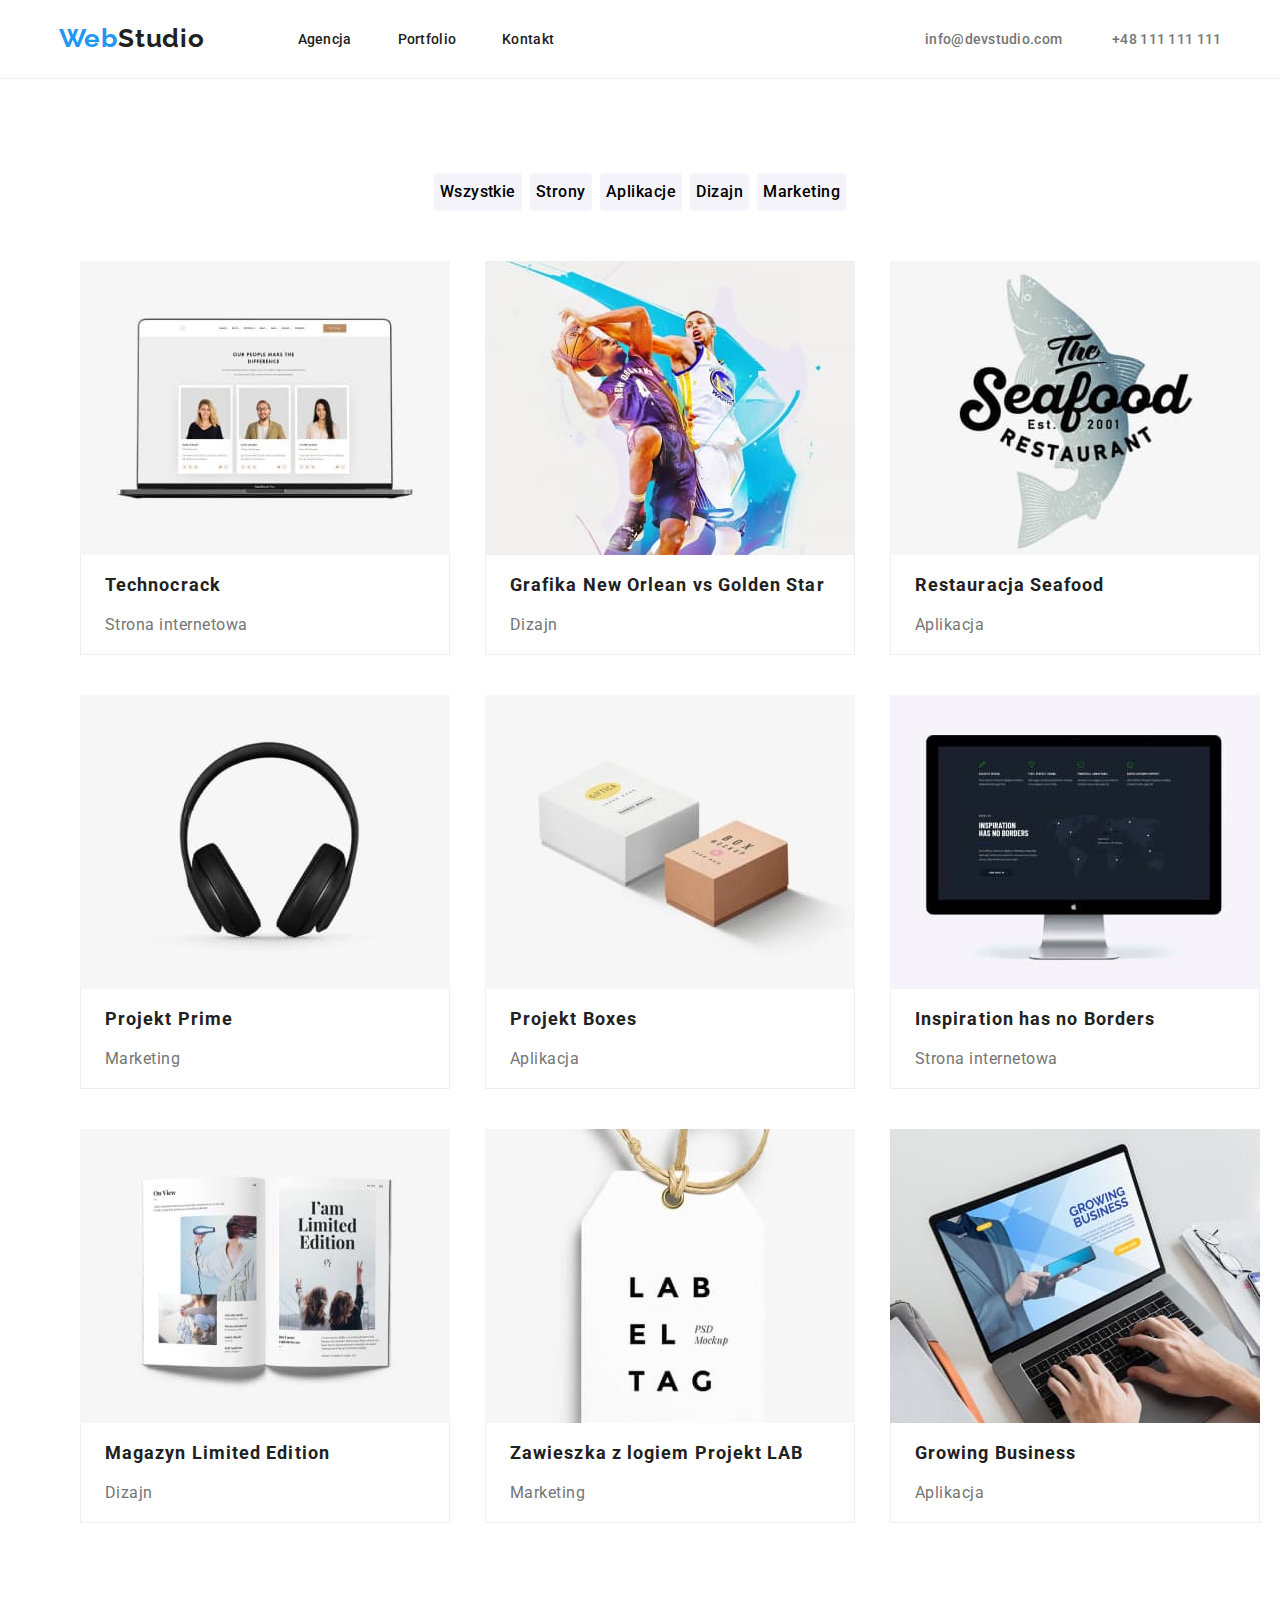
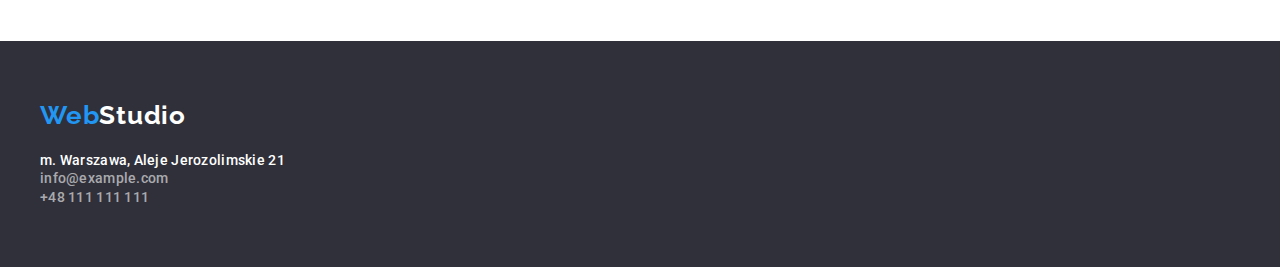
==== commit ec931cfa: "z" ====
--- a/portfolio.html
+++ b/portfolio.html
@@ -12,7 +12,7 @@
     <link href="https://fonts.googleapis.com/css2?family=Raleway:wght@700&family=Roboto:wght@400;500;700;900&display=swap" rel="stylesheet">
 </head>
 <body>
-    <header class="head">
+    <header class="head section">
         <div class="container">
             <div class="logo">
                 <a class="logo-black" href="index.html"><span class="logo-blue">Web</span>Studio</a>
@@ -31,9 +31,8 @@
         </div>
     </header>
     <main>
-    <main>
 <!--division:Buttons-->
-        <section class="menu-buttons">
+        <section class="menu-buttons section">
             <div class="container">
                 <ul class="menu-buttons-list">
                     <li class="menu-buttons-list-item"><button class="button-portfolio" type="button">Wszystkie</button></li>
@@ -45,7 +44,7 @@
             </div>
         </section>
 <!--division:Portfolio-->
-        <section class="portfolio">   
+        <section class="portfolio section">   
             <div class="container">
                 <ul class="portfolio-list">
                     <li class="portfolio-list-item">
@@ -134,7 +133,7 @@
         </section>
     </main>
     <!--FOOTER-->
-    <footer class="foot">
+    <footer class="foot section">
         <div class="container">
             <section>
                 <div class="logo-foot">
@@ -150,4 +149,5 @@
             </section>
         </div>
     </footer>
+</body>
 </html>--- a/css/styles.css
+++ b/css/styles.css
@@ -180,7 +180,7 @@
 .hero-content-button {
   font-weight: 700;
   font-size: 16px;
-  line-height: 1,181;
+  line-height: 1,185;
   width: 200px;
   height: 50px;
   color: var(--white-color);
@@ -208,8 +208,9 @@
   display: flex;
   justify-content: space-evenly;
 }
-.paragraphs-list .paragraphs-list-item:not(:last-child) {
-  margin-right: 30px;
+.paragraphs-list-item {
+  padding-right: 15px;
+  padding-left: 15px;
 }
 .paragraphs-list-item-title {
   font-weight: 700;
@@ -230,7 +231,7 @@
 .about-us-heading-second-level {
   font-weight: 700;
   font-size: 36px;
-  line-height: 1.143;
+  line-height: 1.167;
   padding-top: 94px;
   padding-bottom: 50px;
   margin: 0 auto;
@@ -242,7 +243,7 @@
 .about-us-title {
   font-weight: 700;
   font-size: 36px;
-  line-height: 1.16;
+  line-height: 1.167;
   list-style-type: none;
   text-decoration: none;
   align-items: center;
@@ -253,8 +254,9 @@
   list-style-type: none;
   padding-bottom: 94px;
   }
-.about-us-list .about-us-list-item:not(:last-child) {
-  margin-right: 30px;
+.about-us-list-item{
+  padding-right: 15px;
+  padding-left: 15px;
   }
 
 /*======section: Nasz zespół=======*/
@@ -262,15 +264,10 @@
 .team {
   background-color: var(--second-background-color);
 }
-.team-box {
-  margin-left: -30px;
-  margin-right: -30px;
-
-}
 .team-heading-second-level {
   font-weight: 700;
   font-size: 36px;
-  line-height: 1.143;
+  line-height: 1.167;
   padding-top: 94px;
   padding-bottom: 50px;
   margin: 0 auto;
@@ -282,20 +279,24 @@
 .team-list {
   display: flex;
   justify-content: center;
-  margin-left: -30px;
   list-style: none;
-}
-.team-list-caption{
+  flex-basis: calc(100%/4-30px);
+}
+.team-list-item {
+width: 270px;
+justify-content: center;
+display: flex;
+margin-left: 15px;
+margin-right: 15px;
+}
+.team-list-caption {
+  height: 368px;
   width: 270px;
   border-radius: 0px 0px 4px 4px;
   box-shadow: 0px 1px 3px var(--caption-shadow);
   background: var(--white-color);
   margin-bottom: 30px;
-
-  }
-  .team-list-item:not(:last-child) {
-  margin-right:10px;
-}
+  }
 .team-list-name {
   font-weight: 500;
   font-size: 16px;
@@ -322,7 +323,7 @@
 .foot {
   background-color: var(--background-color);
   font-style: normal;
-}
+ }
 .logo-foot{
   padding-top: 60px;
 }
@@ -423,8 +424,6 @@
 /*======divison portfolio====*/
 
 
-
-}
 .portfolio-list {
   list-style: none;
   font-style: normal;
@@ -432,8 +431,8 @@
   flex-wrap: wrap;
   justify-content: space-between;
   padding-top: 0px;
-  margin-bottom: 94px;
-  margin-left: 0px;
+  padding-bottom: 94px;
+ 
  }
 .portfolio-list-item{
   width: 370px;
@@ -441,7 +440,6 @@
   color: var(--main-color);
   flex-basis: calc(100%/3 - 10px);
   margin-bottom: 30px;
- 
 }
 .portfolio-border {
   border-left: 1px solid var(--white-border-color);
@@ -460,7 +458,7 @@
 }
 .portfolio-description {
   font-size: 16px;
-  line-height: 1,875;
+  line-height: 1,666;
   letter-spacing: 0.03em;
   color: var(--grey-color);
   text-align: left;
